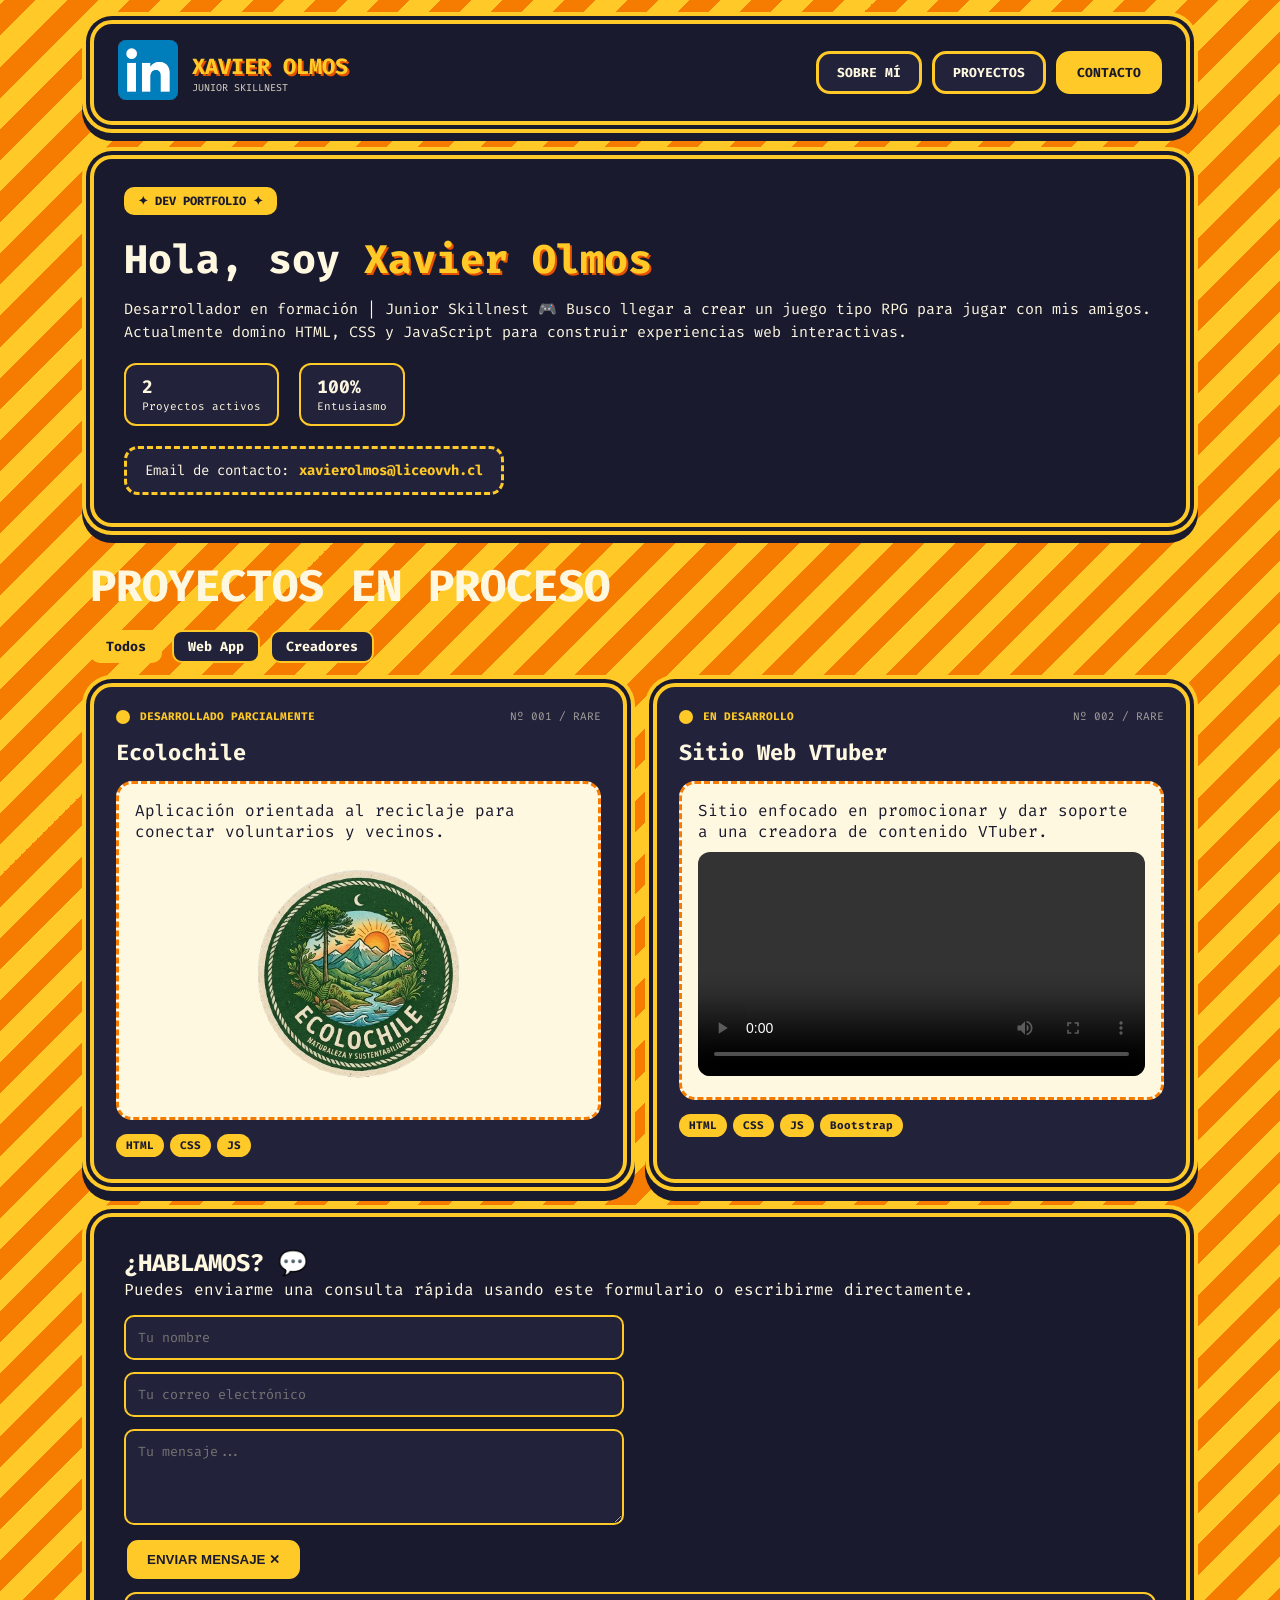
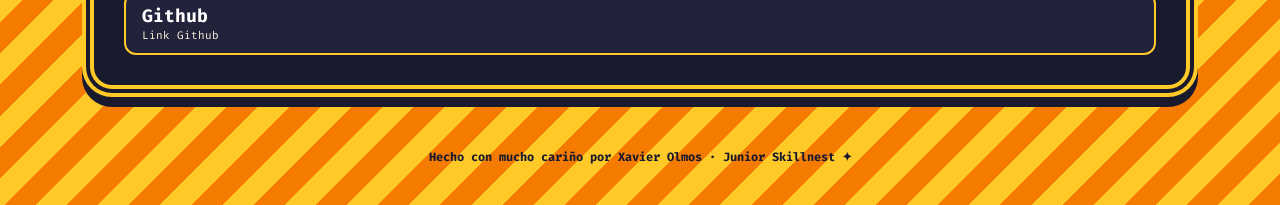
==== index.html @ e54367b8 "hola" ====
<!DOCTYPE html>
<html lang="es">

<head>
    <meta charset="UTF-8">
    <meta name="viewport" content="width=device-width, initial-scale=1.0">
    <title>Portafolio - Xavier Olmos</title>
    <meta name="author" content="Xavier Olmos">
    <link href="https://fonts.googleapis.com/css2?family=Fira+Code:wght@400;700&display=swap" rel="stylesheet">
    <link rel="stylesheet" href="static/CSS/style.css">
</head>

<body>
    <div class="contenedor-principal">

        <header class="encabezado-principal">
            <nav class="barra-navegacion">
                <div class="info-marca">
                    <a href="https://cl.linkedin.com/" target="_blank" rel="noopener">
                        <img src="static/images/linkedim.png" alt="Logo Xavier Olmos" class="logo-marca">
                    </a>
                    <div class="texto-marca">
                        <span class="nombre-usuario">XAVIER OLMOS</span>
                        <span class="subtitulo-usuario">JUNIOR SKILLNEST</span>
                    </div>
                </div>

                <div class="acciones-navegacion">
                    <button class="boton-nav" onclick="scrollToId('sobre-mi')">SOBRE MÍ</button>
                    <button class="boton-nav" onclick="scrollToId('proyectos')">PROYECTOS</button>
                    <button class="boton-nav boton-nav--principal" onclick="scrollToId('contacto')">CONTACTO</button>
                </div>
            </nav>
        </header>

        <main>

            <section class="seccion-hero animar-al-scroll" id="sobre-mi">
                <span class="insignia-hero">✦ DEV PORTFOLIO ✦</span>
                <h1 class="titulo-hero">Hola, soy <span class="texto-resaltado">Xavier Olmos</span></h1>
                <p class="descripcion-hero">
                    Desarrollador en formación | Junior Skillnest 🎮 Busco llegar a crear un juego tipo RPG para jugar con mis amigos. 
                    Actualmente domino HTML, CSS y JavaScript para construir experiencias web interactivas.
                </p>

                <div class="contenedor-estadisticas">
                    <div class="item-estadistica">
                        <span class="numero-contador" data-target="2">2</span>
                        <span class="etiqueta-estadistica">Proyectos activos</span>
                    </div>
                    <div class="item-estadistica">
                        <span class="numero-contador" data-target="100">100</span>%
                        <span class="etiqueta-estadistica">Entusiasmo</span>
                    </div>
                </div>

                <div class="caja-correo">
                    <span>Email de contacto:</span>
                    <a href="mailto:xavierolmos@liceovvh.cl" class="enlace-correo">xavierolmos@liceovvh.cl</a>
                </div>
            </section>

            <section class="seccion-proyectos animar-al-scroll" id="proyectos">
                <h2 class="titulo-seccion">PROYECTOS EN PROCESO</h2>

                <div class="barra-filtros">
                    <button class="boton-filtro esta-activo" data-filtro="todos">Todos</button>
                    <button class="boton-filtro" data-filtro="web">Web App</button>
                    <button class="boton-filtro" data-filtro="contenido">Creadores</button>
                </div>

                <div class="grilla-proyectos">

                    <article class="tarjeta-proyecto" data-categoria="web">
                        <div class="esquina-tarjeta esquina-tarjeta--arriba-izquierda"></div>
                        <div class="esquina-tarjeta esquina-tarjeta--arriba-derecha"></div>
                        <div class="esquina-tarjeta esquina-tarjeta--abajo-izquierda"></div>
                        <div class="esquina-tarjeta esquina-tarjeta--abajo-derecha"></div>

                        <div class="encabezado-tarjeta">
                            <div class="indicador-estado"></div>
                            <span class="etiqueta-estado">DESARROLLADO PARCIALMENTE</span>
                            <span class="id-proyecto">Nº 001 / RARE</span>
                        </div>

                        <h3 class="titulo-tarjeta">Ecolochile</h3>

                        <div class="caja-vista-previa">
                            <p class="descripcion-tarjeta">
                                Aplicación orientada al reciclaje para conectar voluntarios y vecinos.
                            </p>
                            <img src="static/images/Gemini_Generated_Image_br3gjibr3gjibr3g-removebg-preview.png" alt="Logo Ecolochile" class="imagen-vista-previa">
                        </div>

                        <div class="lista-etiquetas">
                            <span class="etiqueta-tecnologia">HTML</span>
                            <span class="etiqueta-tecnologia">CSS</span>
                            <span class="etiqueta-tecnologia">JS</span>
                        </div>
                    </article>

                    <article class="tarjeta-proyecto" data-categoria="contenido">
                        <div class="esquina-tarjeta esquina-tarjeta--arriba-izquierda"></div>
                        <div class="esquina-tarjeta esquina-tarjeta--arriba-derecha"></div>
                        <div class="esquina-tarjeta esquina-tarjeta--abajo-izquierda"></div>
                        <div class="esquina-tarjeta esquina-tarjeta--abajo-derecha"></div>

                        <div class="encabezado-tarjeta">
                            <div class="indicador-estado"></div>
                            <span class="etiqueta-estado">EN DESARROLLO</span>
                            <span class="id-proyecto">Nº 002 / RARE</span>
                        </div>

                        <h3 class="titulo-tarjeta">Sitio Web VTuber</h3>

                        <div class="caja-vista-previa">
                            <p class="descripcion-tarjeta">
                                Sitio enfocado en promocionar y dar soporte a una creadora de contenido VTuber.
                            </p>
                            <video class="video-vista-previa" controls>
                                <source src="static/videos/bandicam 2026-09-21 15-38-33-016.mp4" type="video/mp4">
                            </video>
                        </div>

                        <div class="lista-etiquetas">
                            <span class="etiqueta-tecnologia">HTML</span>
                            <span class="etiqueta-tecnologia">CSS</span>
                            <span class="etiqueta-tecnologia">JS</span>
                            <span class="etiqueta-tecnologia">Bootstrap</span>
                        </div>
                    </article>

                </div>
            </section>
            <section class="seccion-contacto animar-al-scroll" id="contacto">
                <h2>¿HABLAMOS? 💬</h2>
                <p>Puedes enviarme una consulta rápida usando este formulario o escribirme directamente.</p>

                <form class="formulario-contacto" id="formularioContacto">
                    <input type="text" placeholder="Tu nombre" required class="campo-entrada">
                    <input type="email" placeholder="Tu correo electrónico" required class="campo-entrada">
                    <textarea placeholder="Tu mensaje..." required class="campo-texto" rows="4"></textarea>

                    <button type="submit" class="boton-enviar">ENVIAR MENSAJE ✕</button>
                </form>
                <div id="mensajeRespuesta" class="mensaje-respuesta"></div>
                        <div class="item-estadistica">
                        <span class="numero-contador"><a href="https://github.com/xavierolmos-design">Github</a></span>
                        <span class="etiqueta-estadistica">Link Github</span>
                    </div>
            </section>
        </main>

        <footer class="pie-pagina">
            Hecho con mucho cariño por Xavier Olmos · Junior Skillnest ✦
        </footer>

    </div>

    <div class="superposicion-modal" id="modalProyecto">
        <div class="contenido-modal">
            <button class="boton-cerrar-modal" id="cerrarModal">&times;</button>
            <h3 class="titulo-modal" id="tituloModal">Título del Proyecto</h3>
            <p class="descripcion-modal" id="descripcionModal">Detalles ampliados sobre la tecnología y alcance.</p>
        </div>
    </div>

    <script src="static/js/script.js"></script>
</body>

</html>
---- static/CSS/style.css ----
:root {
    --naranja: #f57c00;
    --naranja-oscuro: #e65100;
    --amarillo: #ffca28;
    --amarillo-claro: #ffe082;
    --oscuro: #1a1a2e;
    --oscuro-superficie: #22223a;
    --crema: #fff8e1;
    --patron-bg-1: var(--naranja);
    --patron-bg-2: var(--amarillo);
}

/* Modo Claro activado desde JS */
body.modo-claro {
    --oscuro: #f0f0f5;
    --oscuro-superficie: #ffffff;
    --crema: #1a1a2e;
    --patron-bg-1: #ffe082;
    --patron-bg-2: #fff8e1;
}

* {
    box-sizing: border-box;
    margin: 0;
    padding: 0;
}

html, body {
    overflow-x: hidden;
}

body {
    font-family: 'Fira Code', monospace;
    min-height: 100vh;
    background: repeating-linear-gradient(-45deg,
        var(--patron-bg-1) 0px,
        var(--patron-bg-1) 22px,
        var(--patron-bg-2) 22px,
        var(--patron-bg-2) 44px);
    color: var(--crema);
    padding: 20px;
    transition: background 0.3s, color 0.3s;
}

.contenedor-principal {
    max-width: 1100px;
    margin: 0 auto;
    position: relative;
    z-index: 2;
}

.encabezado-principal {
    margin-bottom: 30px;
}

.barra-navegacion {
    background: var(--oscuro);
    border: 4px solid var(--amarillo);
    border-radius: 22px;
    padding: 16px 24px;
    display: flex;
    align-items: center;
    justify-content: space-between;
    gap: 16px;
    box-shadow: 0 0 0 4px var(--oscuro), 0 0 0 8px var(--amarillo), 0 8px 0 8px var(--oscuro);
    flex-wrap: wrap;
}

.info-marca {
    display: flex;
    align-items: center;
    gap: 14px;
}

.logo-marca {
    height: 60px;
    width: auto;
    border-radius: 8px;
    transition: transform 0.3s;
}

.logo-marca:hover {
    transform: rotate(-6deg) scale(1.08);
}

.texto-marca {
    display: flex;
    flex-direction: column;
}

.nombre-usuario {
    font-size: 22px;
    font-weight: 900;
    color: var(--amarillo);
    text-shadow: 2px 2px 0 var(--naranja-oscuro);
}

.subtitulo-usuario {
    font-size: 10px;
    color: var(--crema);
    opacity: .85;
}

.acciones-navegacion {
    display: flex;
    gap: 10px;
    flex-wrap: wrap;
}

.boton-nav, .boton-tema {
    background: var(--oscuro-superficie);
    color: var(--crema);
    border: 3px solid var(--amarillo);
    padding: 10px 18px;
    border-radius: 14px;
    font-family: inherit;
    font-size: 13px;
    font-weight: 700;
    cursor: pointer;
    box-shadow: 0 4px 0 var(--oscuro);
    transition: all .15s;
}

.boton-nav:hover, .boton-tema:hover {
    transform: translateY(-2px);
}

.boton-nav--principal {
    background: var(--amarillo);
    color: #1a1a2e;
}

/* --- Hero Section --- */
.seccion-hero {
    background: var(--oscuro);
    border: 4px solid var(--amarillo);
    border-radius: 22px;
    padding: 28px 30px;
    box-shadow: 0 0 0 4px var(--oscuro), 0 0 0 8px var(--amarillo), 0 8px 0 8px var(--oscuro);
    margin-bottom: 30px;
}

.insignia-hero {
    display: inline-block;
    background: var(--amarillo);
    color: #1a1a2e;
    padding: 6px 14px;
    border-radius: 10px;
    font-size: 12px;
    font-weight: 900;
    margin-bottom: 18px;
}

.titulo-hero {
    font-size: clamp(26px, 4vw, 40px);
    margin-bottom: 12px;
}

.texto-resaltado {
    color: var(--amarillo);
    text-shadow: 2px 2px 0 var(--naranja-oscuro);
}

.descripcion-hero {
    font-size: 15px;
    margin-bottom: 20px;
    line-height: 1.5;
}

.contenedor-estadisticas {
    display: flex;
    gap: 20px;
    margin-bottom: 20px;
}

.item-estadistica {
    background: var(--oscuro-superficie);
    padding: 10px 16px;
    border-radius: 12px;
    border: 2px solid var(--amarillo);
    font-size: 18px;
    font-weight: 900;
}

.etiqueta-estadistica {
    display: block;
    font-size: 11px;
    font-weight: 400;
}

.caja-correo {
    background: var(--oscuro-superficie);
    border: 3px dashed var(--amarillo);
    border-radius: 14px;
    padding: 12px 18px;
    display: inline-flex;
    gap: 10px;
    font-size: 14px;
}

.enlace-correo {
    color: var(--amarillo);
    font-weight: 700;
    text-decoration: none;
}

/* --- Proyectos & Filtros --- */
.titulo-seccion {
    font-size: clamp(28px, 5vw, 44px);
    font-weight: 900;
    margin: 30px 0 15px;
}

.barra-filtros {
    display: flex;
    gap: 10px;
    margin-bottom: 20px;
}

.boton-filtro {
    background: var(--oscuro-superficie);
    color: var(--crema);
    border: 2px solid var(--amarillo);
    padding: 6px 14px;
    border-radius: 10px;
    cursor: pointer;
    font-family: inherit;
    font-weight: 700;
}

.boton-filtro.esta-activo {
    background: var(--amarillo);
    color: #1a1a2e;
}

.grilla-proyectos {
    display: grid;
    grid-template-columns: repeat(auto-fit, minmax(320px, 1fr));
    gap: 26px;
    margin-bottom: 30px;
}

.tarjeta-proyecto {
    position: relative;
    background: var(--oscuro-superficie);
    border-radius: 22px;
    padding: 22px;
    border: 4px solid var(--amarillo);
    box-shadow: 0 0 0 4px var(--oscuro), 0 0 0 8px var(--amarillo), 0 10px 0 8px var(--oscuro);
    transition: transform .3s;
    cursor: pointer;
}

.tarjeta-proyecto:hover {
    transform: translateY(-6px);
}

.encabezado-tarjeta {
    display: flex;
    align-items: center;
    gap: 10px;
    margin-bottom: 14px;
}

.indicador-estado {
    width: 14px;
    height: 14px;
    background: var(--amarillo);
    border-radius: 50%;
}

.etiqueta-estado {
    font-size: 11px;
    font-weight: 900;
    color: var(--amarillo);
}

.id-proyecto {
    margin-left: auto;
    font-size: 11px;
    opacity: .6;
}

.titulo-tarjeta {
    font-size: 22px;
    margin-bottom: 14px;
}

.caja-vista-previa {
    background: #fff8e1;
    color: #1a1a2e;
    border-radius: 16px;
    padding: 16px;
    border: 3px dashed var(--naranja);
    margin-bottom: 14px;
}

.imagen-vista-previa, .video-vista-previa {
    width: 100%;
    border-radius: 12px;
    margin-top: 10px;
}

.lista-etiquetas {
    display: flex;
    gap: 6px;
    flex-wrap: wrap;
}

.etiqueta-tecnologia {
    background: var(--amarillo);
    color: #1a1a2e;
    padding: 4px 10px;
    border-radius: 20px;
    font-size: 11px;
    font-weight: 700;
}

/* --- Formulario de Contacto --- */
.seccion-contacto {
    background: var(--oscuro);
    border: 4px solid var(--amarillo);
    border-radius: 22px;
    padding: 30px;
    box-shadow: 0 0 0 4px var(--oscuro), 0 0 0 8px var(--amarillo), 0 10px 0 8px var(--oscuro);
    margin-bottom: 40px;
}

.formulario-contacto {
    display: flex;
    flex-direction: column;
    gap: 12px;
    margin-top: 15px;
    max-width: 500px;
}

.campo-entrada, .campo-texto {
    width: 100%;
    padding: 12px;
    border-radius: 10px;
    border: 2px solid var(--amarillo);
    background: var(--oscuro-superficie);
    color: var(--crema);
    font-family: inherit;
}

.boton-enviar {
    background: var(--amarillo);
    color: #1a1a2e;
    border: 3px solid #1a1a2e;
    padding: 12px 20px;
    border-radius: 14px;
    font-weight: 900;
    cursor: pointer;
    align-self: flex-start;
}

.mensaje-respuesta {
    margin-top: 10px;
    font-weight: 700;
    color: var(--amarillo);
}

/* --- Modal --- */
.superposicion-modal {
    position: fixed;
    top: 0; left: 0;
    width: 100%; height: 100%;
    background: rgba(0,0,0,0.7);
    display: none;
    align-items: center;
    justify-content: center;
    z-index: 100;
}

.superposicion-modal.esta-abierto {
    display: flex;
}

.contenido-modal {
    background: var(--oscuro);
    border: 4px solid var(--amarillo);
    padding: 30px;
    border-radius: 20px;
    max-width: 500px;
    width: 90%;
    position: relative;
}

.boton-cerrar-modal {
    position: absolute;
    top: 10px; right: 15px;
    background: transparent;
    border: none;
    color: var(--amarillo);
    font-size: 24px;
    cursor: pointer;
}

.pie-pagina {
    text-align: center;
    padding: 20px;
    font-size: 12px;
    color: #1a1a2e;
    font-weight: bold;
}

.animar-al-scroll {
    opacity: 1;
    transform: translateY(0);
    transition: opacity 0.6s ease-out, transform 0.6s ease-out;
}

.animar-al-scroll.oculto-inicial {
    opacity: 0;
    transform: translateY(20px);
}

.animar-al-scroll.esta-visible {
    opacity: 1;
    transform: translateY(0);
}

.numero-contador a{
    text-decoration: none;
    color: white;
}
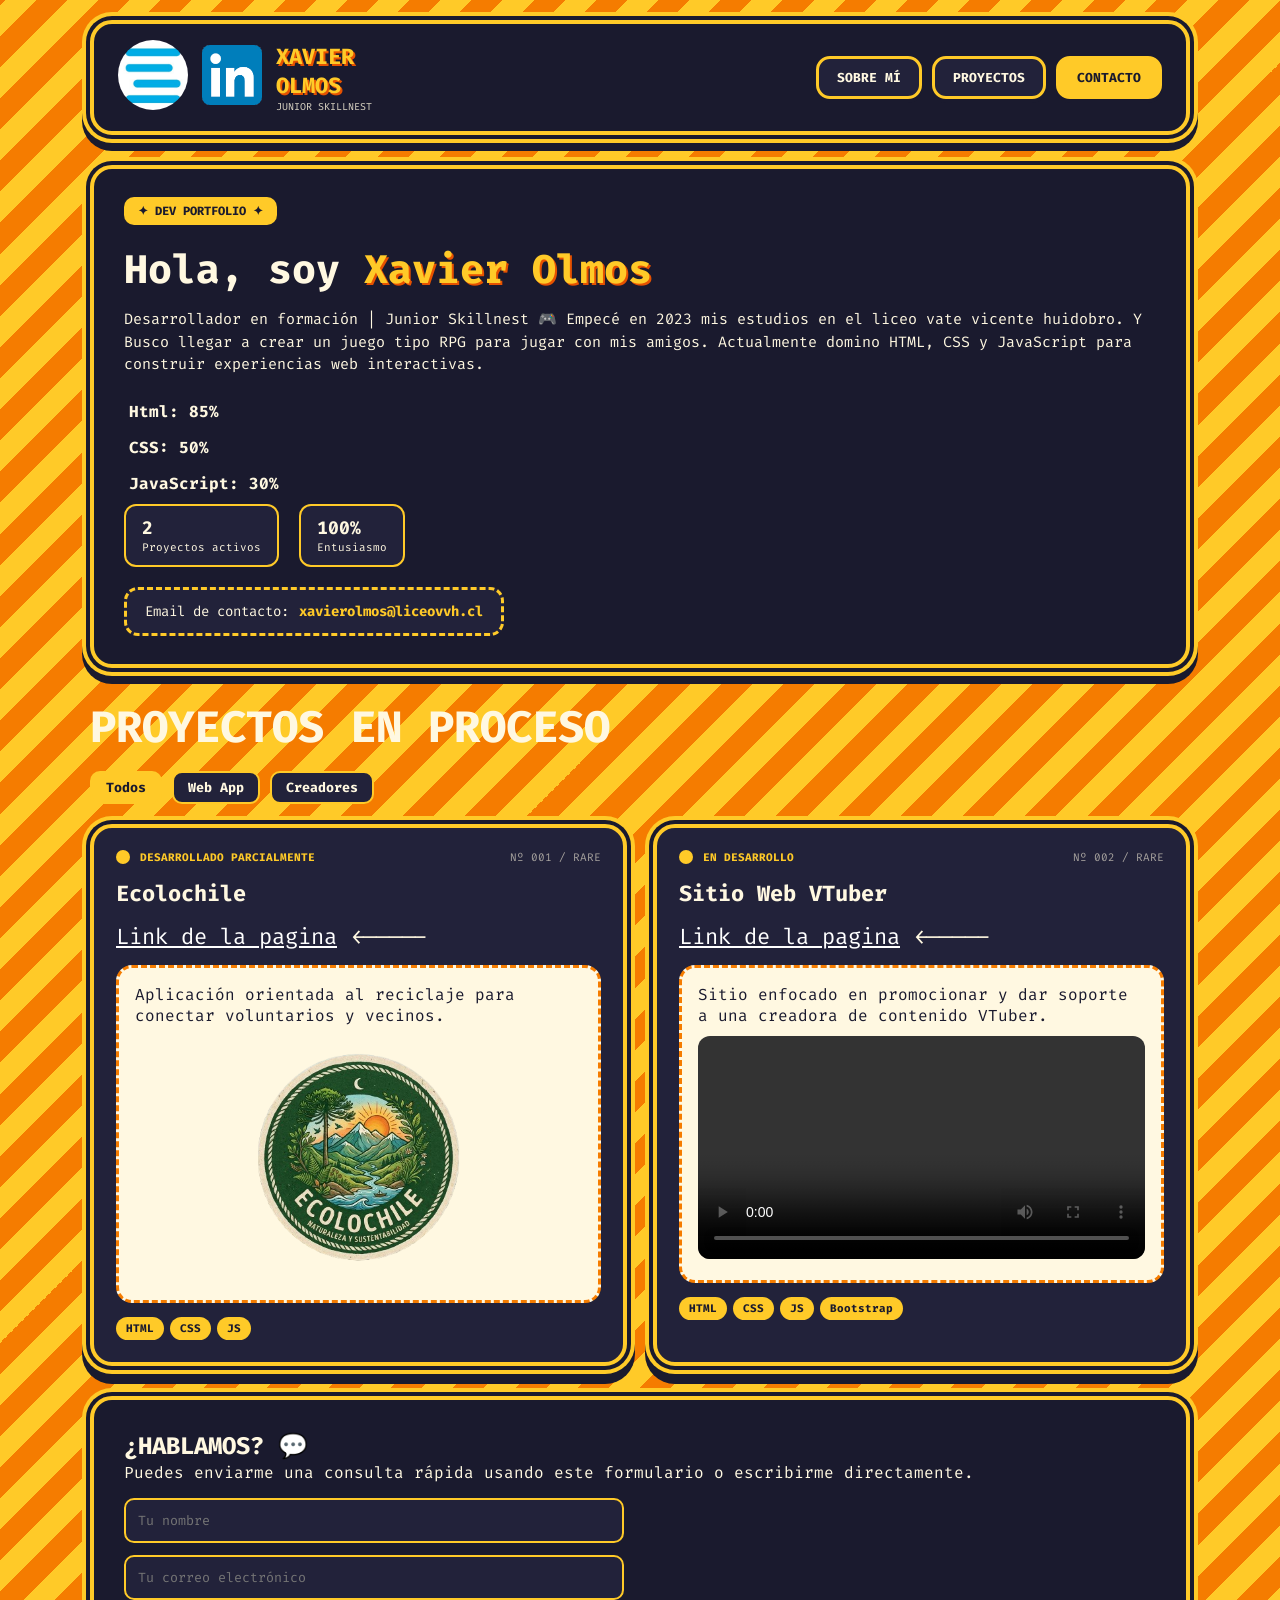
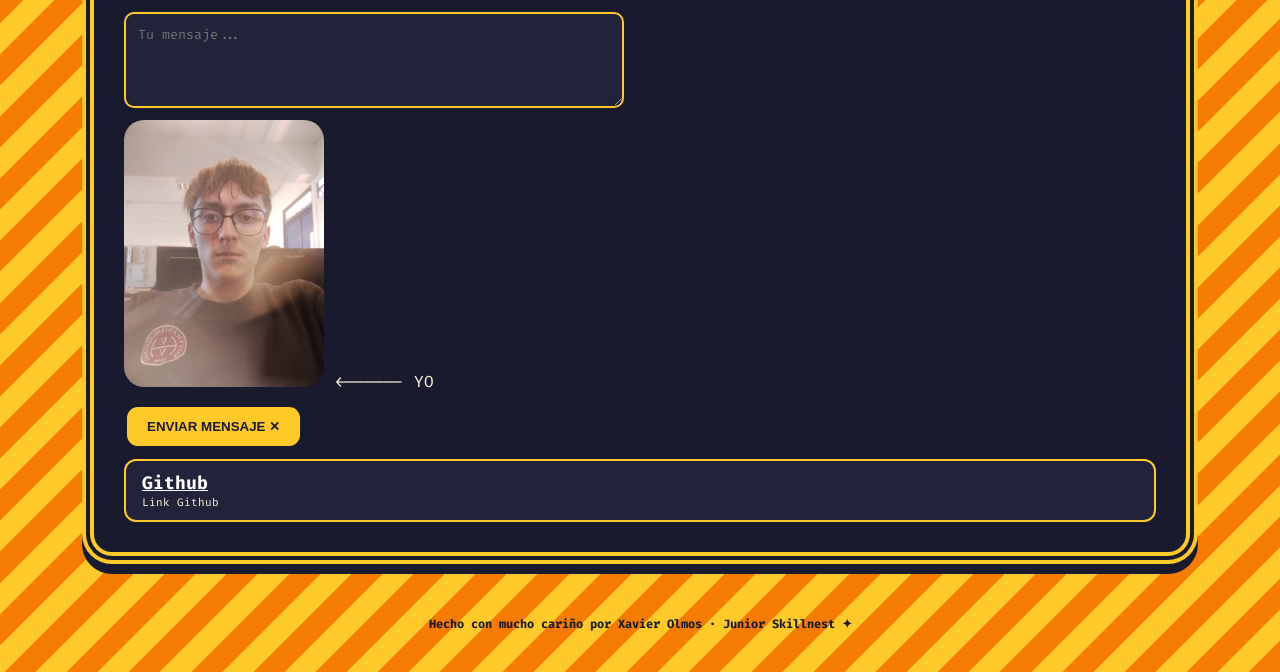
==== commit 6c76f608: "Terminado" ====
--- a/index.html
+++ b/index.html
@@ -16,8 +16,10 @@
         <header class="encabezado-principal">
             <nav class="barra-navegacion">
                 <div class="info-marca">
+                    <a href="https://www.skillnest.com/"><img class="imagen-skillnest" src="static/images/skillnest2.jpg" alt=""></a>
                     <a href="https://cl.linkedin.com/" target="_blank" rel="noopener">
                         <img src="static/images/linkedim.png" alt="Logo Xavier Olmos" class="logo-marca">
+                        
                     </a>
                     <div class="texto-marca">
                         <span class="nombre-usuario">XAVIER OLMOS</span>
@@ -39,10 +41,18 @@
                 <span class="insignia-hero">✦ DEV PORTFOLIO ✦</span>
                 <h1 class="titulo-hero">Hola, soy <span class="texto-resaltado">Xavier Olmos</span></h1>
                 <p class="descripcion-hero">
-                    Desarrollador en formación | Junior Skillnest 🎮 Busco llegar a crear un juego tipo RPG para jugar con mis amigos. 
+                    Desarrollador en formación | Junior Skillnest 🎮 Empecé en 2023 mis estudios en el liceo vate vicente huidobro. Y Busco llegar a crear un juego tipo RPG para jugar con mis amigos. 
                     Actualmente domino HTML, CSS y JavaScript para construir experiencias web interactivas.
                 </p>
-
+                <h4 class="Conocimientos">Html: 
+                    85%
+                </h4>
+                <h4 class="Conocimientos">CSS: 
+                    50%
+                </h4>
+                <h4 class="Conocimientos">JavaScript: 
+                    30%
+                </h4>
                 <div class="contenedor-estadisticas">
                     <div class="item-estadistica">
                         <span class="numero-contador" data-target="2">2</span>
@@ -84,7 +94,7 @@
                         </div>
 
                         <h3 class="titulo-tarjeta">Ecolochile</h3>
-
+                        <p class="titulo-tarjeta"><a href="https://tomasmariqueo-vvh.github.io/EcoloChile/">Link de la pagina</a>  <-----</p>
                         <div class="caja-vista-previa">
                             <p class="descripcion-tarjeta">
                                 Aplicación orientada al reciclaje para conectar voluntarios y vecinos.
@@ -112,7 +122,7 @@
                         </div>
 
                         <h3 class="titulo-tarjeta">Sitio Web VTuber</h3>
-
+                        <p class="titulo-tarjeta"><a href=" https://xavierolmos-design.github.io/Trabajo_personal/">Link de la pagina</a>  <-----</p>
                         <div class="caja-vista-previa">
                             <p class="descripcion-tarjeta">
                                 Sitio enfocado en promocionar y dar soporte a una creadora de contenido VTuber.
@@ -140,7 +150,7 @@
                     <input type="text" placeholder="Tu nombre" required class="campo-entrada">
                     <input type="email" placeholder="Tu correo electrónico" required class="campo-entrada">
                     <textarea placeholder="Tu mensaje..." required class="campo-texto" rows="4"></textarea>
-
+                    <span><img class="imagen" src="static/images/1000038355.jpg" alt=""> <------ YO</span>
                     <button type="submit" class="boton-enviar">ENVIAR MENSAJE ✕</button>
                 </form>
                 <div id="mensajeRespuesta" class="mensaje-respuesta"></div>
--- a/static/CSS/style.css
+++ b/static/CSS/style.css
@@ -86,6 +86,7 @@
 .texto-marca {
     display: flex;
     flex-direction: column;
+    
 }
 
 .nombre-usuario {
@@ -93,6 +94,7 @@
     font-weight: 900;
     color: var(--amarillo);
     text-shadow: 2px 2px 0 var(--naranja-oscuro);
+    width: 100px;
 }
 
 .subtitulo-usuario {
@@ -204,7 +206,6 @@
     text-decoration: none;
 }
 
-/* --- Proyectos & Filtros --- */
 .titulo-seccion {
     font-size: clamp(28px, 5vw, 44px);
     font-weight: 900;
@@ -316,7 +317,6 @@
     font-weight: 700;
 }
 
-/* --- Formulario de Contacto --- */
 .seccion-contacto {
     background: var(--oscuro);
     border: 4px solid var(--amarillo);
@@ -422,6 +422,24 @@
 }
 
 .numero-contador a{
-    text-decoration: none;
     color: white;
+}
+
+.titulo-tarjeta a{
+    color: white;
+}
+
+.Conocimientos {
+    padding: 5px;
+    margin-bottom: 5px;
+}
+
+
+.imagen-skillnest{
+    width: 70px;
+    border-radius: 40px;
+}
+.imagen{
+    width: 200px;
+    border-radius: 20px;
 }
